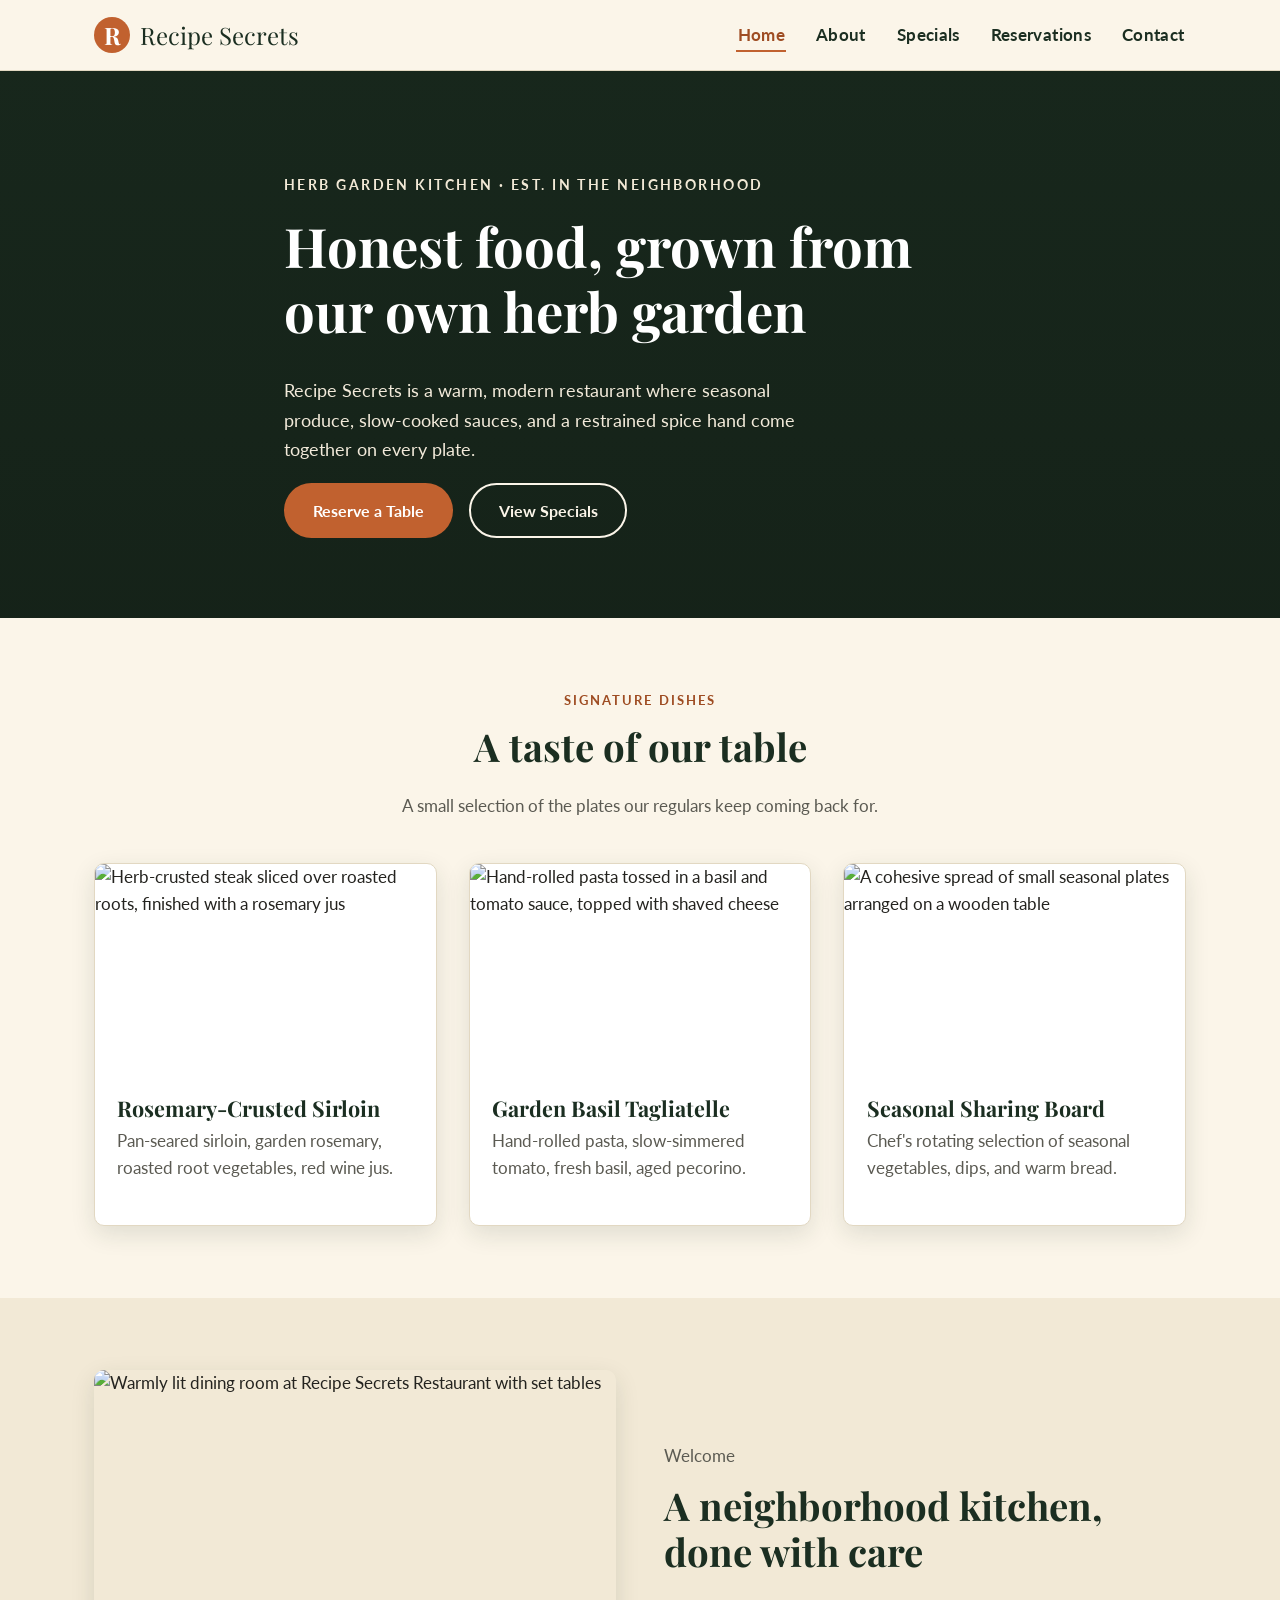
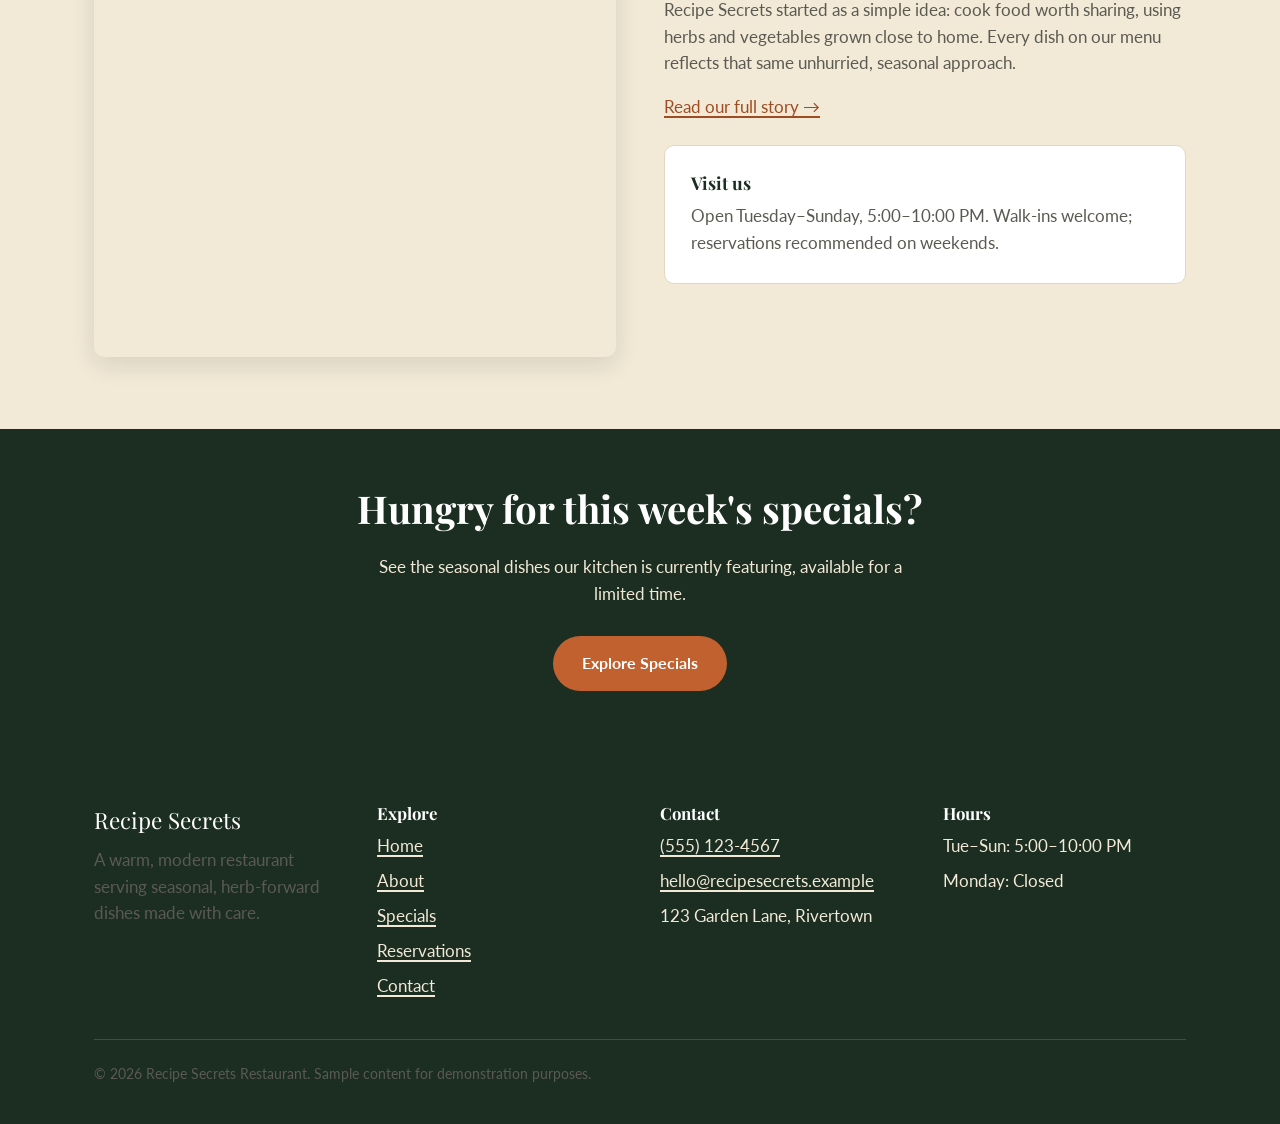
==== index.html @ 3e972c6c "Initial commit: Recipe Secrets Restaurant static website Five-page plain HTML/CSS/JS site (Home, Abo" ====
<!DOCTYPE html>
<html lang="en">
<head>
<meta charset="UTF-8">
<meta name="viewport" content="width=device-width, initial-scale=1.0">
<title>Recipe Secrets Restaurant | Modern Herb-Garden Dining</title>
<meta name="description" content="Recipe Secrets Restaurant serves seasonal, herb-forward plates in a warm, modern dining room. Explore our menu, book a table, and discover this week's specials.">
<meta property="og:title" content="Recipe Secrets Restaurant">
<meta property="og:description" content="Seasonal, herb-forward dining. Explore our menu, book a table, and discover this week's specials.">
<meta property="og:type" content="website">
<meta property="og:image" content="https://images.unsplash.com/photo-1414235077428-338989a2e8c0?auto=format&fit=crop&w=1200&q=80">
<meta name="twitter:card" content="summary_large_image">
<link rel="preconnect" href="https://images.unsplash.com">
<link rel="stylesheet" href="https://fonts.googleapis.com/css2?family=Playfair+Display:wght@600;700&family=Lato:wght@400;700&display=swap">
<link rel="stylesheet" href="css/style.css">
</head>
<body>
<a class="skip-link" href="#main">Skip to main content</a>

<header class="site-header">
  <nav class="nav-bar" aria-label="Primary">
    <a class="brand" href="index.html">
      <span class="brand-mark" aria-hidden="true">R</span>
      Recipe Secrets
    </a>
    <button class="nav-toggle" aria-expanded="false" aria-controls="primary-nav" aria-label="Toggle navigation menu">
      <span class="nav-toggle-bar"></span>
    </button>
    <ul class="nav-list" id="primary-nav">
      <li><a href="index.html" aria-current="page">Home</a></li>
      <li><a href="about.html">About</a></li>
      <li><a href="specials.html">Specials</a></li>
      <li><a href="reservations.html">Reservations</a></li>
      <li><a href="contact.html">Contact</a></li>
    </ul>
  </nav>
</header>

<main id="main">

  <section class="hero has-image" style="--hero-img:url('https://images.unsplash.com/photo-1414235077428-338989a2e8c0?auto=format&fit=crop&w=1600&q=80');">
    <div class="container hero-inner">
      <p class="eyebrow">Herb Garden Kitchen &middot; Est. in the neighborhood</p>
      <h1>Honest food, grown from our own herb garden</h1>
      <p class="lede">Recipe Secrets is a warm, modern restaurant where seasonal produce, slow-cooked sauces, and a restrained spice hand come together on every plate.</p>
      <div class="btn-group">
        <a class="btn btn-primary" href="reservations.html">Reserve a Table</a>
        <a class="btn btn-secondary" href="specials.html">View Specials</a>
      </div>
    </div>
  </section>

  <section class="section">
    <div class="container">
      <div class="section-heading">
        <p class="eyebrow">Signature Dishes</p>
        <h2>A taste of our table</h2>
        <p>A small selection of the plates our regulars keep coming back for.</p>
      </div>
      <div class="card-grid">
        <article class="dish-card">
          <img src="https://images.unsplash.com/photo-1555396273-367ea4eb4db5?auto=format&fit=crop&w=700&q=80" width="700" height="467" alt="Herb-crusted steak sliced over roasted roots, finished with a rosemary jus" loading="lazy">
          <div class="dish-card-body">
            <h3>Rosemary-Crusted Sirloin</h3>
            <p>Pan-seared sirloin, garden rosemary, roasted root vegetables, red wine jus.</p>
          </div>
        </article>
        <article class="dish-card">
          <img src="https://images.unsplash.com/photo-1540189549336-e6e99c3679fe?auto=format&fit=crop&w=700&q=80" width="700" height="467" alt="Hand-rolled pasta tossed in a basil and tomato sauce, topped with shaved cheese" loading="lazy">
          <div class="dish-card-body">
            <h3>Garden Basil Tagliatelle</h3>
            <p>Hand-rolled pasta, slow-simmered tomato, fresh basil, aged pecorino.</p>
          </div>
        </article>
        <article class="dish-card">
          <img src="https://images.unsplash.com/photo-1476124369491-e7addf5db371?auto=format&fit=crop&w=700&q=80" width="700" height="467" alt="A cohesive spread of small seasonal plates arranged on a wooden table" loading="lazy">
          <div class="dish-card-body">
            <h3>Seasonal Sharing Board</h3>
            <p>Chef's rotating selection of seasonal vegetables, dips, and warm bread.</p>
          </div>
        </article>
      </div>
    </div>
  </section>

  <section class="section alt">
    <div class="container split">
      <img src="https://images.unsplash.com/photo-1551183053-bf91a1d81141?auto=format&fit=crop&w=800&q=80" width="800" height="900" alt="Warmly lit dining room at Recipe Secrets Restaurant with set tables" loading="lazy">
      <div>
        <p class="section-heading eyebrow" style="text-align:left; margin-bottom:0.75rem;">Welcome</p>
        <h2>A neighborhood kitchen, done with care</h2>
        <p>Recipe Secrets started as a simple idea: cook food worth sharing, using herbs and vegetables grown close to home. Every dish on our menu reflects that same unhurried, seasonal approach.</p>
        <p><a href="about.html">Read our full story &rarr;</a></p>
        <div class="pillar" style="margin-top:1.5rem;">
          <h3>Visit us</h3>
          <p style="margin-bottom:0;">Open Tuesday&ndash;Sunday, 5:00&ndash;10:00 PM. Walk-ins welcome; reservations recommended on weekends.</p>
        </div>
      </div>
    </div>
  </section>

  <section class="cta-band">
    <div class="container">
      <h2>Hungry for this week's specials?</h2>
      <p>See the seasonal dishes our kitchen is currently featuring, available for a limited time.</p>
      <a class="btn btn-primary" href="specials.html">Explore Specials</a>
    </div>
  </section>

</main>

<footer class="site-footer">
  <div class="container">
    <div class="footer-grid">
      <div>
        <p class="footer-brand">Recipe Secrets</p>
        <p>A warm, modern restaurant serving seasonal, herb-forward dishes made with care.</p>
      </div>
      <div>
        <h3>Explore</h3>
        <ul class="footer-list">
          <li><a href="index.html">Home</a></li>
          <li><a href="about.html">About</a></li>
          <li><a href="specials.html">Specials</a></li>
          <li><a href="reservations.html">Reservations</a></li>
          <li><a href="contact.html">Contact</a></li>
        </ul>
      </div>
      <div>
        <h3>Contact</h3>
        <ul class="footer-list">
          <li><a href="tel:+15551234567">(555) 123-4567</a></li>
          <li><a href="mailto:hello@recipesecrets.example">hello@recipesecrets.example</a></li>
          <li>123 Garden Lane, Rivertown</li>
        </ul>
      </div>
      <div>
        <h3>Hours</h3>
        <ul class="footer-list">
          <li>Tue&ndash;Sun: 5:00&ndash;10:00 PM</li>
          <li>Monday: Closed</li>
        </ul>
      </div>
    </div>
    <div class="footer-bottom">
      <p>&copy; 2026 Recipe Secrets Restaurant. Sample content for demonstration purposes.</p>
    </div>
  </div>
</footer>

<script src="js/main.js"></script>
</body>
</html>
---- css/style.css ----
/* ===== Recipe Secrets Restaurant — shared stylesheet ===== */

:root {
  --color-cream: #FBF5E9;
  --color-cream-dark: #F2E9D6;
  --color-surface: #FFFFFF;
  --color-green: #27402F;
  --color-green-deep: #1B2E21;
  --color-green-soft: #44614C;
  --color-terracotta: #C1612F;
  --color-terracotta-dark: #9E4C22;
  --color-text: #24231F;
  --color-text-muted: #5B5A52;
  --color-border: #E2D8C2;
  --font-display: "Playfair Display", Georgia, "Times New Roman", serif;
  --font-body: "Lato", "Segoe UI", sans-serif;
  --radius: 10px;
  --shadow-soft: 0 8px 24px rgba(27, 46, 33, 0.12);
  --max-width: 1140px;
}

@media (prefers-reduced-motion: no-preference) {
  :root {
    --transition-fast: 160ms ease;
    --transition-med: 280ms ease;
  }
}
@media (prefers-reduced-motion: reduce) {
  :root {
    --transition-fast: 0ms;
    --transition-med: 0ms;
  }
  * {
    scroll-behavior: auto !important;
  }
}

*, *::before, *::after { box-sizing: border-box; }

html {
  scroll-behavior: smooth;
}

body {
  margin: 0;
  font-family: var(--font-body);
  background: var(--color-cream);
  color: var(--color-text);
  line-height: 1.6;
  font-size: 1.05rem;
}

img { max-width: 100%; display: block; }

h1, h2, h3, h4 {
  font-family: var(--font-display);
  color: var(--color-green-deep);
  line-height: 1.2;
  margin: 0 0 0.6em;
}

h1 { font-size: clamp(2.2rem, 5vw, 3.4rem); }
h2 { font-size: clamp(1.7rem, 3.2vw, 2.4rem); }
h3 { font-size: 1.35rem; }

p { margin: 0 0 1em; color: var(--color-text-muted); }

a {
  color: var(--color-terracotta-dark);
  text-decoration-thickness: 1.5px;
  text-underline-offset: 3px;
}
a:hover { color: var(--color-terracotta); }

:focus-visible {
  outline: 3px solid var(--color-terracotta);
  outline-offset: 3px;
}

.container {
  max-width: var(--max-width);
  margin: 0 auto;
  padding: 0 1.5rem;
}

.visually-hidden {
  position: absolute;
  width: 1px; height: 1px;
  overflow: hidden;
  clip: rect(0 0 0 0);
  white-space: nowrap;
}

.skip-link {
  position: absolute;
  left: 1rem;
  top: -3rem;
  background: var(--color-green-deep);
  color: #fff;
  padding: 0.6em 1em;
  border-radius: var(--radius);
  z-index: 100;
  transition: top var(--transition-fast);
}
.skip-link:focus { top: 1rem; }

/* ===== Header / Nav ===== */
.site-header {
  background: var(--color-cream);
  border-bottom: 1px solid var(--color-border);
  position: sticky;
  top: 0;
  z-index: 50;
}

.nav-bar {
  display: flex;
  align-items: center;
  justify-content: space-between;
  padding: 1rem 1.5rem;
  max-width: var(--max-width);
  margin: 0 auto;
}

.brand {
  display: flex;
  align-items: center;
  gap: 0.6rem;
  font-family: var(--font-display);
  font-size: 1.5rem;
  color: var(--color-green-deep);
  text-decoration: none;
}
.brand:hover { color: var(--color-green-deep); }
.brand-mark {
  width: 2.25rem;
  height: 2.25rem;
  border-radius: 50%;
  background: var(--color-terracotta);
  color: #fff;
  display: flex;
  align-items: center;
  justify-content: center;
  font-weight: 700;
  font-family: var(--font-display);
  flex-shrink: 0;
}

.nav-toggle {
  display: none;
  background: transparent;
  border: 2px solid var(--color-green-deep);
  border-radius: var(--radius);
  padding: 0.45rem 0.6rem;
  cursor: pointer;
}
.nav-toggle-bar,
.nav-toggle-bar::before,
.nav-toggle-bar::after {
  display: block;
  width: 22px;
  height: 2px;
  background: var(--color-green-deep);
  position: relative;
  transition: transform var(--transition-fast);
}
.nav-toggle-bar::before,
.nav-toggle-bar::after {
  content: "";
  position: absolute;
  left: 0;
}
.nav-toggle-bar::before { top: -7px; }
.nav-toggle-bar::after { top: 7px; }

.nav-list {
  display: flex;
  gap: 1.75rem;
  list-style: none;
  margin: 0;
  padding: 0;
}

.nav-list a {
  color: var(--color-green-deep);
  text-decoration: none;
  font-weight: 700;
  letter-spacing: 0.02em;
  padding: 0.3rem 0.1rem;
  border-bottom: 2px solid transparent;
  transition: border-color var(--transition-fast), color var(--transition-fast);
}
.nav-list a:hover,
.nav-list a[aria-current="page"] {
  color: var(--color-terracotta-dark);
  border-color: var(--color-terracotta);
}

@media (max-width: 760px) {
  .nav-toggle { display: inline-flex; }
  .nav-list {
    position: absolute;
    top: 100%;
    left: 0;
    right: 0;
    background: var(--color-cream);
    border-bottom: 1px solid var(--color-border);
    flex-direction: column;
    gap: 0;
    padding: 0.5rem 1.5rem 1rem;
    display: none;
  }
  .nav-list.is-open { display: flex; }
  .nav-list li { border-top: 1px solid var(--color-border); }
  .nav-list a { display: block; padding: 0.85rem 0.2rem; }
}

/* ===== Buttons ===== */
.btn {
  display: inline-block;
  font-family: var(--font-body);
  font-weight: 700;
  font-size: 1rem;
  padding: 0.8rem 1.7rem;
  border-radius: 999px;
  text-decoration: none;
  cursor: pointer;
  border: 2px solid transparent;
  transition: transform var(--transition-fast), background var(--transition-fast), color var(--transition-fast), border-color var(--transition-fast);
}
.btn:hover { transform: translateY(-2px); }
.btn:active { transform: translateY(0); }

.btn-primary {
  background: var(--color-terracotta);
  color: #fff;
}
.btn-primary:hover { background: var(--color-terracotta-dark); color: #fff; }

.btn-secondary {
  background: transparent;
  color: var(--color-cream);
  border-color: var(--color-cream);
}
.btn-secondary:hover { background: var(--color-cream); color: var(--color-green-deep); }

.btn-outline {
  background: transparent;
  color: var(--color-green-deep);
  border-color: var(--color-green-deep);
}
.btn-outline:hover { background: var(--color-green-deep); color: #fff; }

.btn-group {
  display: flex;
  flex-wrap: wrap;
  gap: 1rem;
}

/* ===== Hero ===== */
.hero {
  position: relative;
  color: #fff;
  background: linear-gradient(180deg, rgba(27,46,33,0.55), rgba(27,46,33,0.78)), var(--color-green-deep);
  background-size: cover;
  background-position: center;
}
.hero.has-image {
  background-image: linear-gradient(180deg, rgba(20,32,23,0.5), rgba(20,32,23,0.82)), var(--hero-img);
}
.hero-inner {
  padding: 6.5rem 1.5rem 5rem;
  max-width: 760px;
}
.hero p.eyebrow {
  text-transform: uppercase;
  letter-spacing: 0.18em;
  font-size: 0.85rem;
  color: var(--color-cream-dark);
  font-weight: 700;
  margin-bottom: 1rem;
}
.hero h1 { color: #fff; }
.hero .lede {
  color: #F2EADA;
  font-size: 1.15rem;
  max-width: 540px;
}

.page-hero {
  padding: 3.5rem 1.5rem;
  background: var(--color-green-deep);
  color: #fff;
  text-align: center;
}
.page-hero h1 { color: #fff; margin-bottom: 0.5rem; }
.page-hero p { color: var(--color-cream-dark); max-width: 620px; margin: 0 auto; }

/* ===== Sections ===== */
section.section {
  padding: 4.5rem 0;
}
section.section.alt {
  background: var(--color-cream-dark);
}
.section-heading {
  text-align: center;
  max-width: 640px;
  margin: 0 auto 2.75rem;
}
.section-heading .eyebrow {
  text-transform: uppercase;
  letter-spacing: 0.16em;
  font-size: 0.8rem;
  font-weight: 700;
  color: var(--color-terracotta-dark);
}

/* ===== Cards ===== */
.card-grid {
  display: grid;
  grid-template-columns: repeat(auto-fit, minmax(260px, 1fr));
  gap: 2rem;
}

.dish-card {
  background: var(--color-surface);
  border-radius: var(--radius);
  overflow: hidden;
  box-shadow: var(--shadow-soft);
  border: 1px solid var(--color-border);
  display: flex;
  flex-direction: column;
  transition: transform var(--transition-med), box-shadow var(--transition-med);
}
.dish-card:hover {
  transform: translateY(-6px);
  box-shadow: 0 16px 32px rgba(27, 46, 33, 0.18);
}
.dish-card img {
  width: 100%;
  height: 210px;
  object-fit: cover;
}
.dish-card-body { padding: 1.35rem 1.4rem 1.6rem; flex: 1; display: flex; flex-direction: column; }
.dish-card-body h3 { margin-bottom: 0.4rem; }
.dish-price {
  color: var(--color-terracotta-dark);
  font-weight: 700;
  margin-top: auto;
  padding-top: 0.8rem;
}
.dish-tag {
  display: inline-block;
  background: var(--color-green-deep);
  color: #fff;
  font-size: 0.72rem;
  font-weight: 700;
  letter-spacing: 0.05em;
  text-transform: uppercase;
  padding: 0.25rem 0.6rem;
  border-radius: 999px;
  margin-bottom: 0.6rem;
  align-self: flex-start;
}

/* ===== About / split layout ===== */
.split {
  display: grid;
  grid-template-columns: 1fr 1fr;
  gap: 3rem;
  align-items: center;
}
.split img {
  border-radius: var(--radius);
  box-shadow: var(--shadow-soft);
  width: 100%;
  height: 100%;
  object-fit: cover;
}
@media (max-width: 760px) {
  .split { grid-template-columns: 1fr; }
}

.pillar-grid {
  display: grid;
  grid-template-columns: repeat(auto-fit, minmax(220px, 1fr));
  gap: 1.75rem;
  margin-top: 2.5rem;
}
.pillar {
  background: var(--color-surface);
  border: 1px solid var(--color-border);
  border-radius: var(--radius);
  padding: 1.6rem;
}
.pillar h3 { font-size: 1.1rem; }

/* ===== Info blocks (contact/hours) ===== */
.info-grid {
  display: grid;
  grid-template-columns: repeat(auto-fit, minmax(230px, 1fr));
  gap: 1.75rem;
}
.info-card {
  background: var(--color-surface);
  border: 1px solid var(--color-border);
  border-radius: var(--radius);
  padding: 1.75rem;
}
.info-card h3 {
  display: flex;
  align-items: center;
  gap: 0.6rem;
  font-size: 1.05rem;
}
.info-icon {
  width: 2rem; height: 2rem;
  border-radius: 50%;
  background: var(--color-terracotta);
  color: #fff;
  display: inline-flex;
  align-items: center;
  justify-content: center;
  flex-shrink: 0;
}
.hours-table { width: 100%; border-collapse: collapse; }
.hours-table th { text-align: left; }
.hours-table td, .hours-table th {
  padding: 0.45rem 0;
  border-bottom: 1px solid var(--color-border);
  color: var(--color-text-muted);
}
.hours-table tr:last-child td { border-bottom: none; }

/* ===== Forms ===== */
.form-card {
  background: var(--color-surface);
  border: 1px solid var(--color-border);
  border-radius: var(--radius);
  box-shadow: var(--shadow-soft);
  padding: 2.25rem;
}
.form-grid {
  display: grid;
  grid-template-columns: repeat(auto-fit, minmax(220px, 1fr));
  gap: 1.3rem 1.5rem;
}
.form-field { display: flex; flex-direction: column; gap: 0.4rem; }
.form-field.full { grid-column: 1 / -1; }
label { font-weight: 700; color: var(--color-green-deep); font-size: 0.95rem; }
input, select, textarea {
  font-family: var(--font-body);
  font-size: 1rem;
  padding: 0.7rem 0.9rem;
  border: 1.5px solid var(--color-border);
  border-radius: 8px;
  background: var(--color-cream);
  color: var(--color-text);
}
input:focus, select:focus, textarea:focus {
  border-color: var(--color-terracotta);
}
textarea { resize: vertical; min-height: 100px; }
.form-note {
  background: var(--color-cream-dark);
  border: 1px solid var(--color-border);
  border-radius: var(--radius);
  padding: 1rem 1.25rem;
  font-size: 0.95rem;
  color: var(--color-text-muted);
}
.form-actions {
  margin-top: 1.5rem;
  display: flex;
  flex-wrap: wrap;
  gap: 1rem;
  align-items: center;
}

/* ===== Specials badge ===== */
.sample-banner {
  background: var(--color-terracotta);
  color: #fff;
  text-align: center;
  padding: 0.65rem 1rem;
  font-size: 0.92rem;
  font-weight: 700;
}

/* ===== CTA band ===== */
.cta-band {
  background: var(--color-green-deep);
  color: #fff;
  padding: 3.5rem 0;
  text-align: center;
}
.cta-band h2 { color: #fff; }
.cta-band p { color: var(--color-cream-dark); max-width: 560px; margin: 0 auto 1.75rem; }

/* ===== Footer ===== */
.site-footer {
  background: var(--color-green-deep);
  color: var(--color-cream-dark);
  padding: 3.5rem 0 1.5rem;
}
.footer-grid {
  display: grid;
  grid-template-columns: repeat(auto-fit, minmax(200px, 1fr));
  gap: 2.5rem;
  padding-bottom: 2.5rem;
  border-bottom: 1px solid rgba(255,255,255,0.15);
}
.site-footer h3 { color: #fff; font-size: 1.05rem; }
.site-footer a { color: var(--color-cream-dark); }
.site-footer a:hover { color: #fff; }
.footer-brand {
  font-family: var(--font-display);
  font-size: 1.4rem;
  color: #fff;
  margin-bottom: 0.5rem;
}
.footer-list { list-style: none; margin: 0; padding: 0; display: flex; flex-direction: column; gap: 0.5rem; }
.footer-bottom {
  padding-top: 1.5rem;
  font-size: 0.85rem;
  display: flex;
  flex-wrap: wrap;
  gap: 0.5rem 1.5rem;
  justify-content: space-between;
}

/* ===== Utility ===== */
.text-center { text-align: center; }
.mt-lg { margin-top: 2.5rem; }
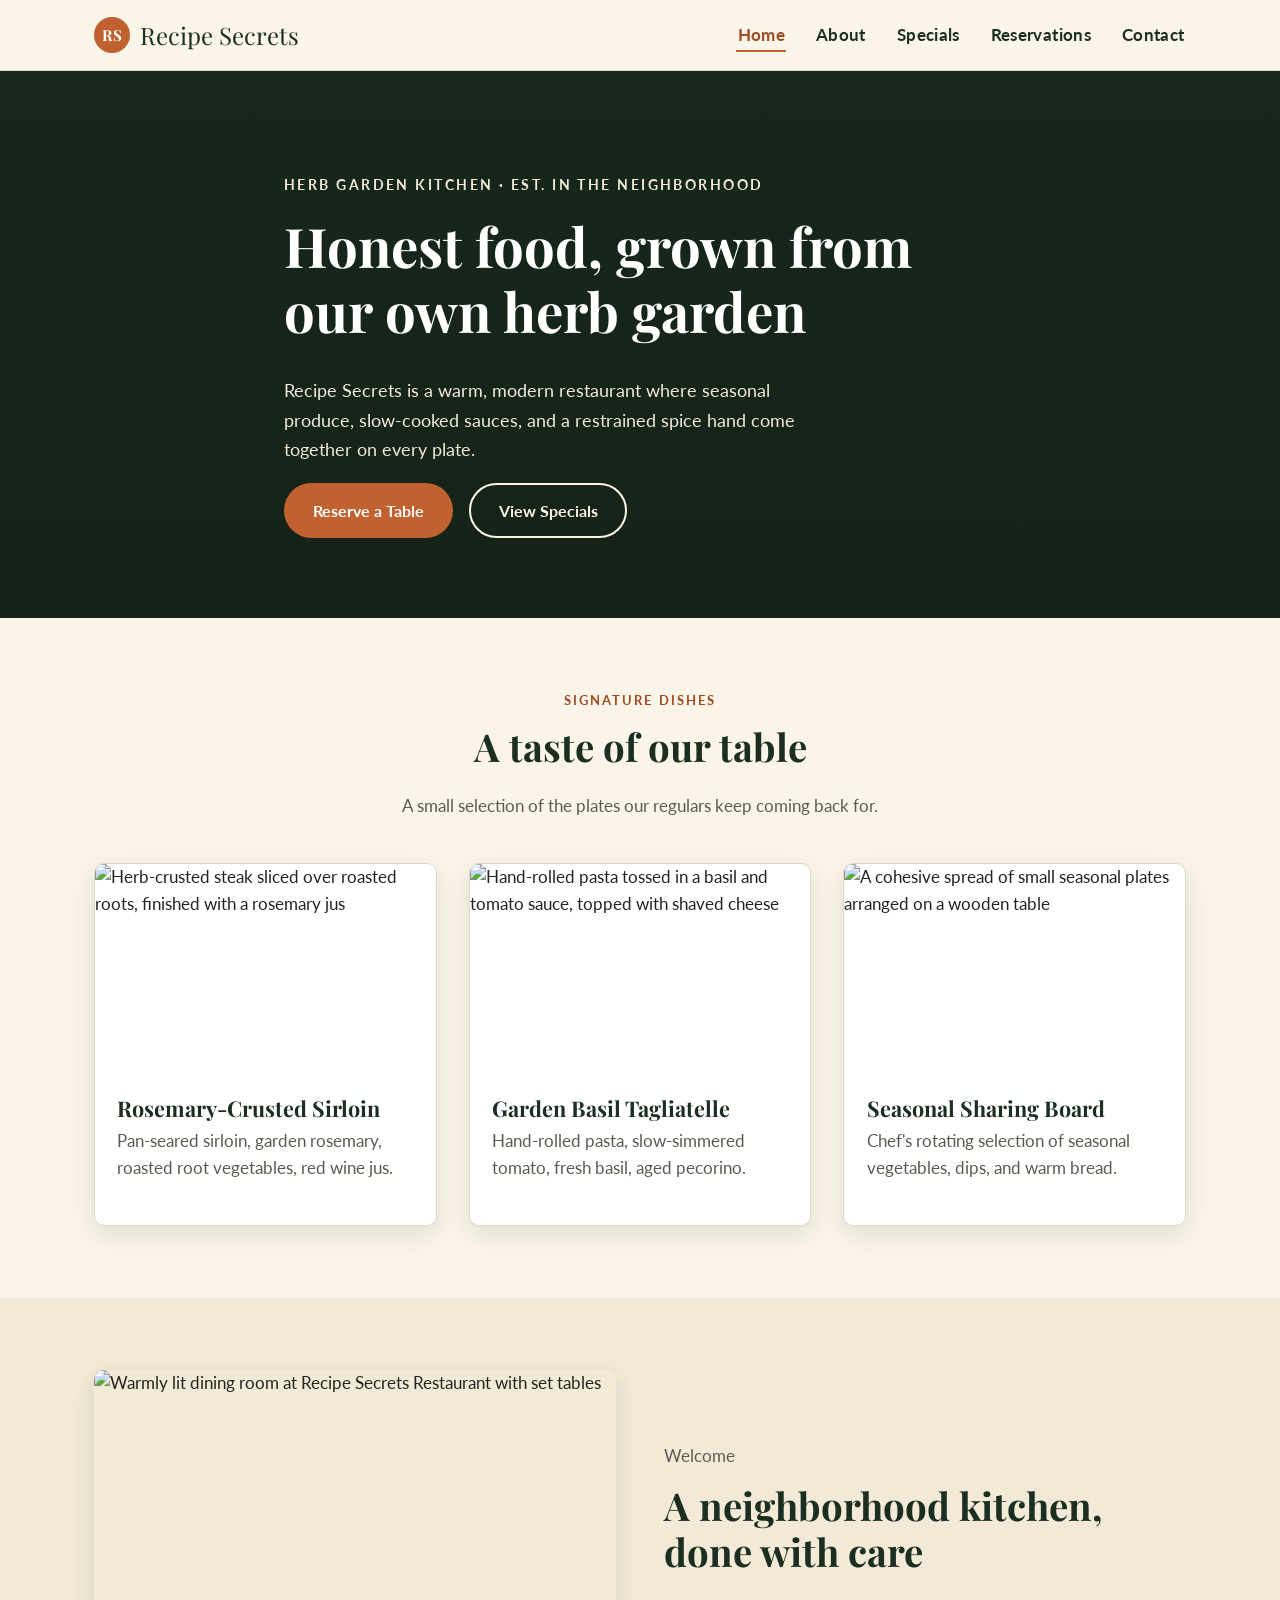
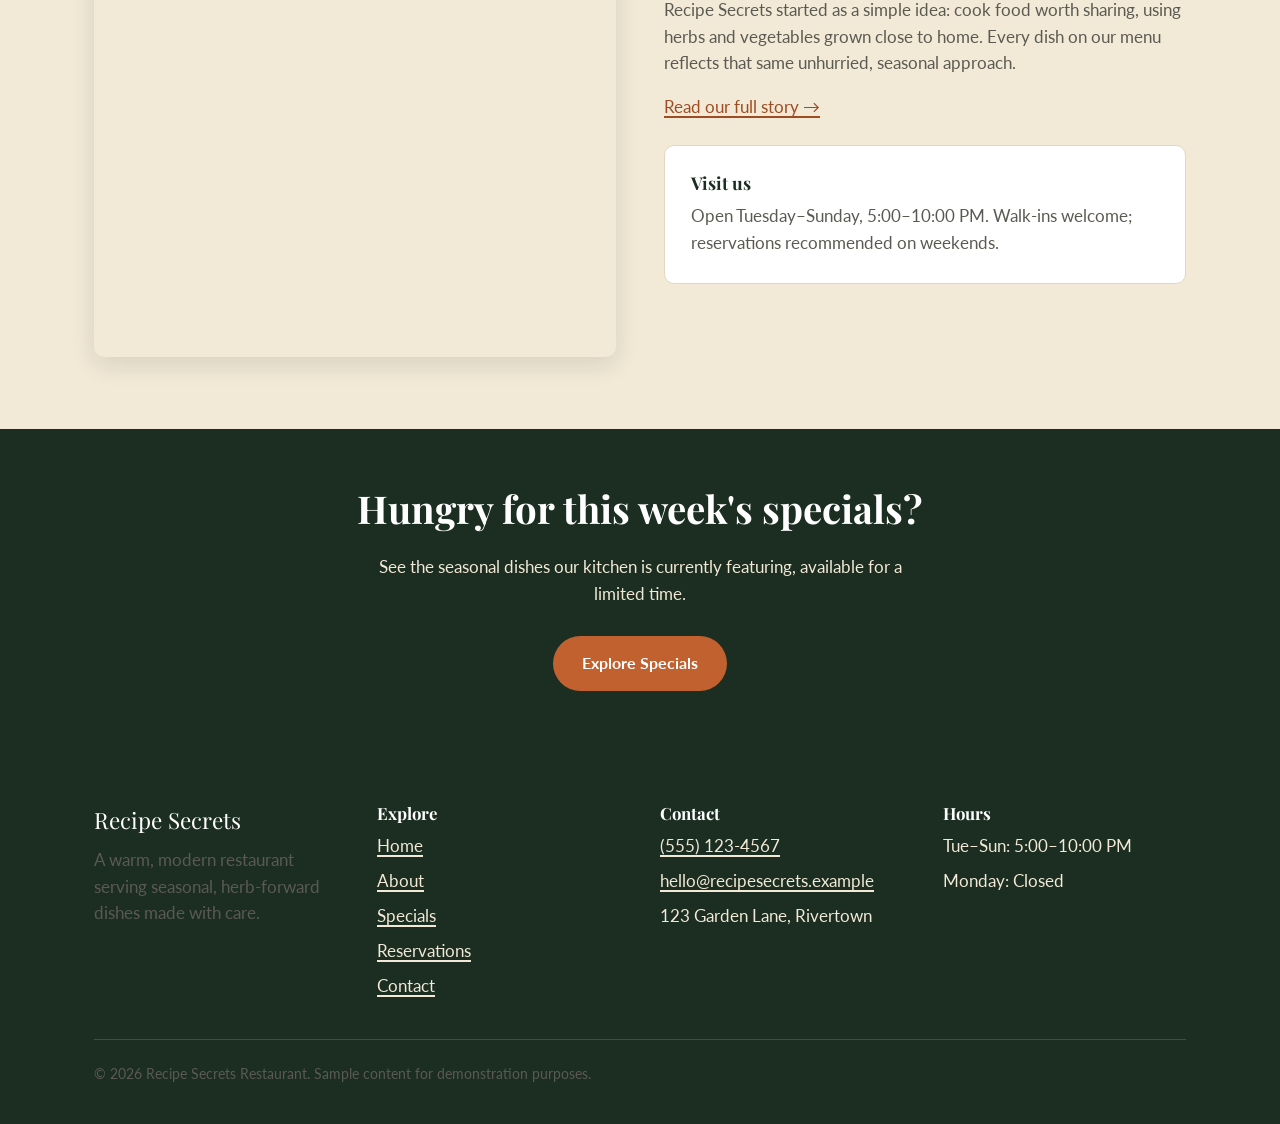
==== commit 90859169: "Change logo mark from R to RS Co-Authored-By: Claude Sonnet 5 <noreply@anthropic.com>" ====
--- a/index.html
+++ b/index.html
@@ -20,7 +20,7 @@
 <header class="site-header">
   <nav class="nav-bar" aria-label="Primary">
     <a class="brand" href="index.html">
-      <span class="brand-mark" aria-hidden="true">R</span>
+      <span class="brand-mark" aria-hidden="true">RS</span>
       Recipe Secrets
     </a>
     <button class="nav-toggle" aria-expanded="false" aria-controls="primary-nav" aria-label="Toggle navigation menu">
--- a/css/style.css
+++ b/css/style.css
@@ -143,6 +143,8 @@
   justify-content: center;
   font-weight: 700;
   font-family: var(--font-display);
+  font-size: 0.95rem;
+  letter-spacing: -0.02em;
   flex-shrink: 0;
 }
 
